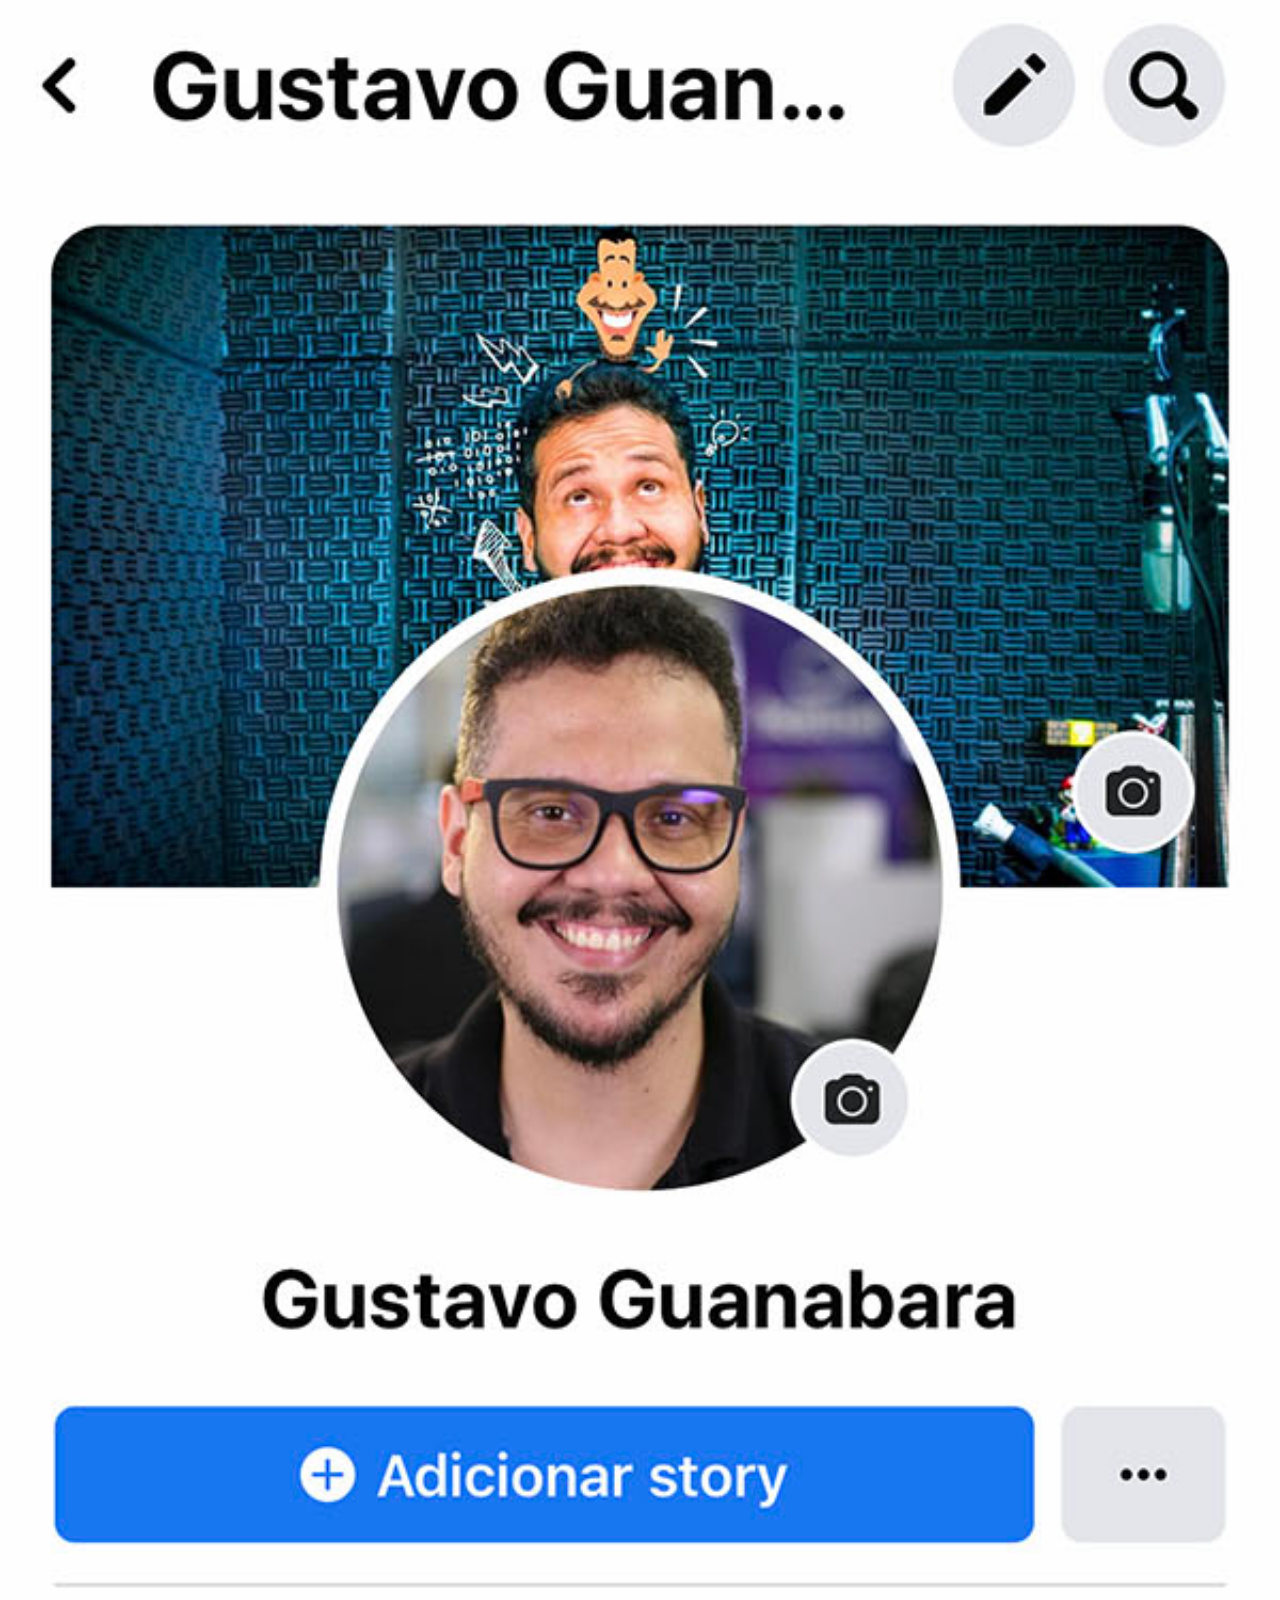
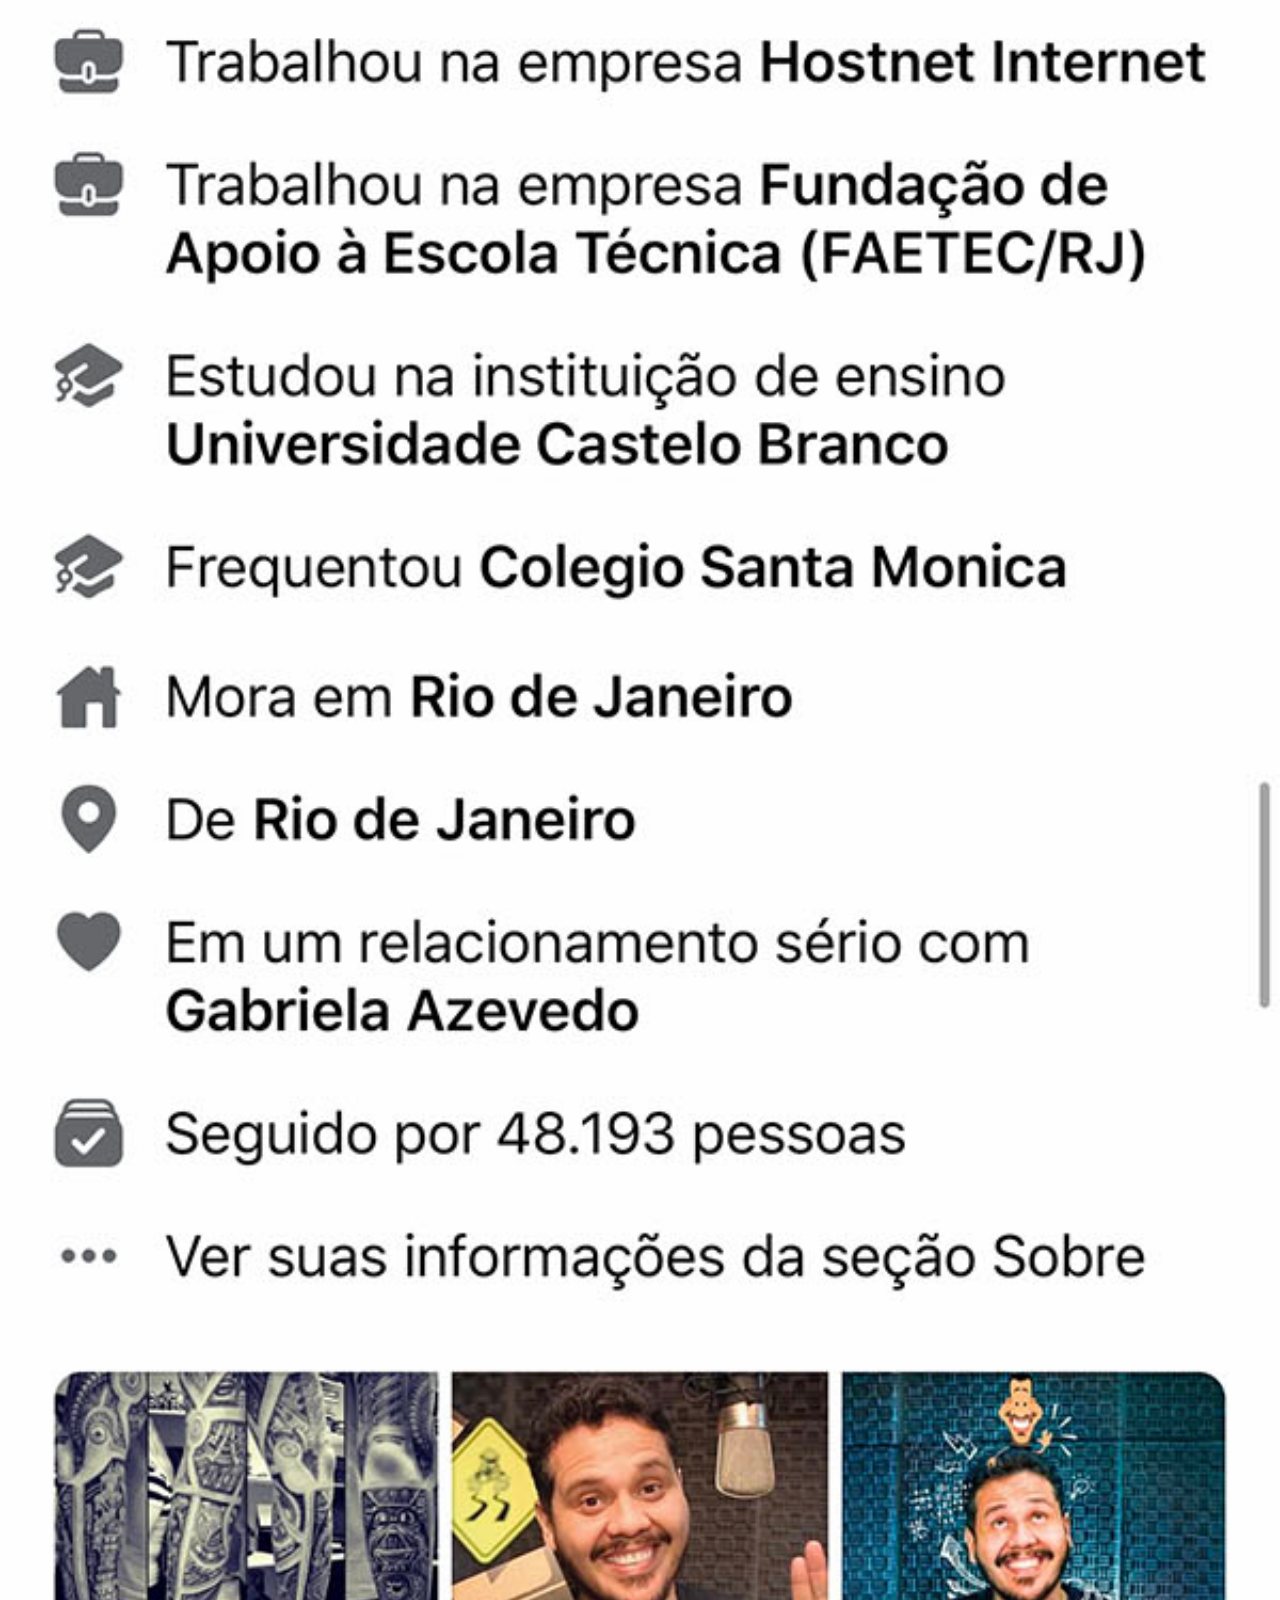
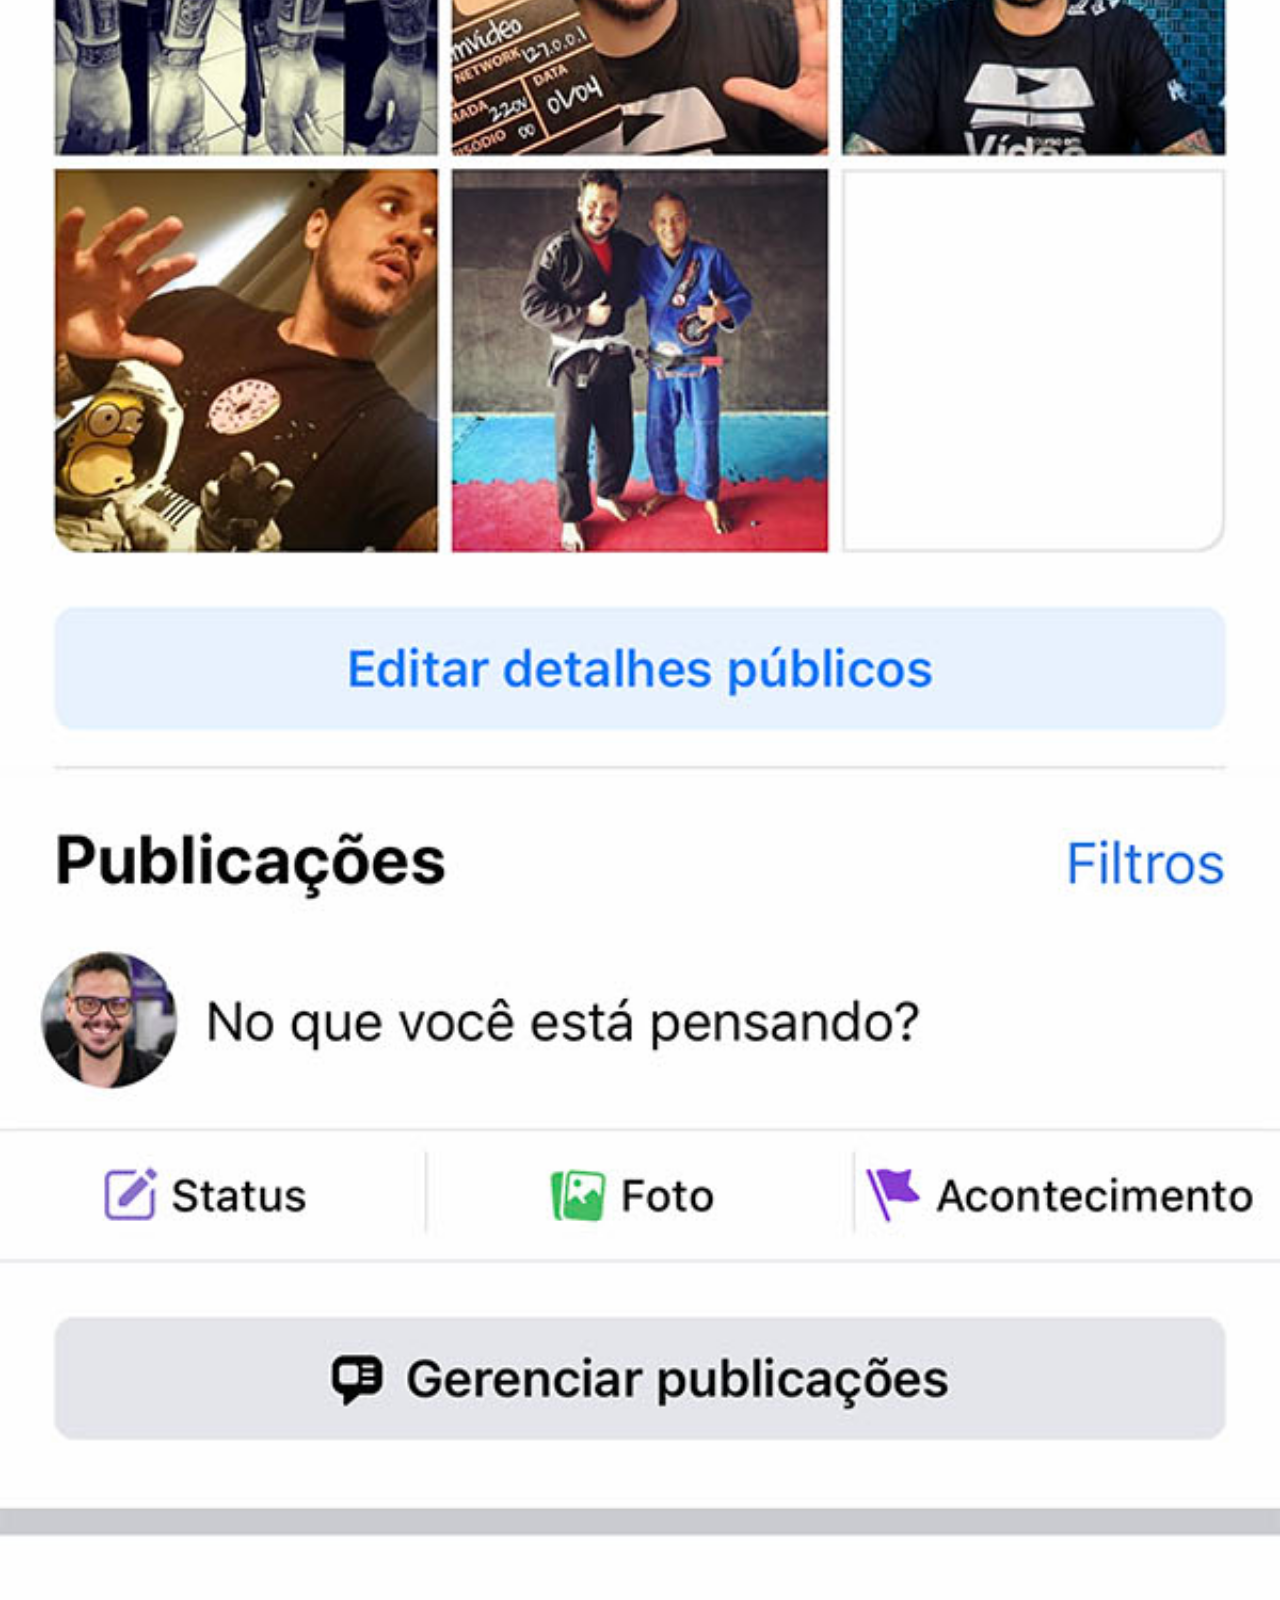
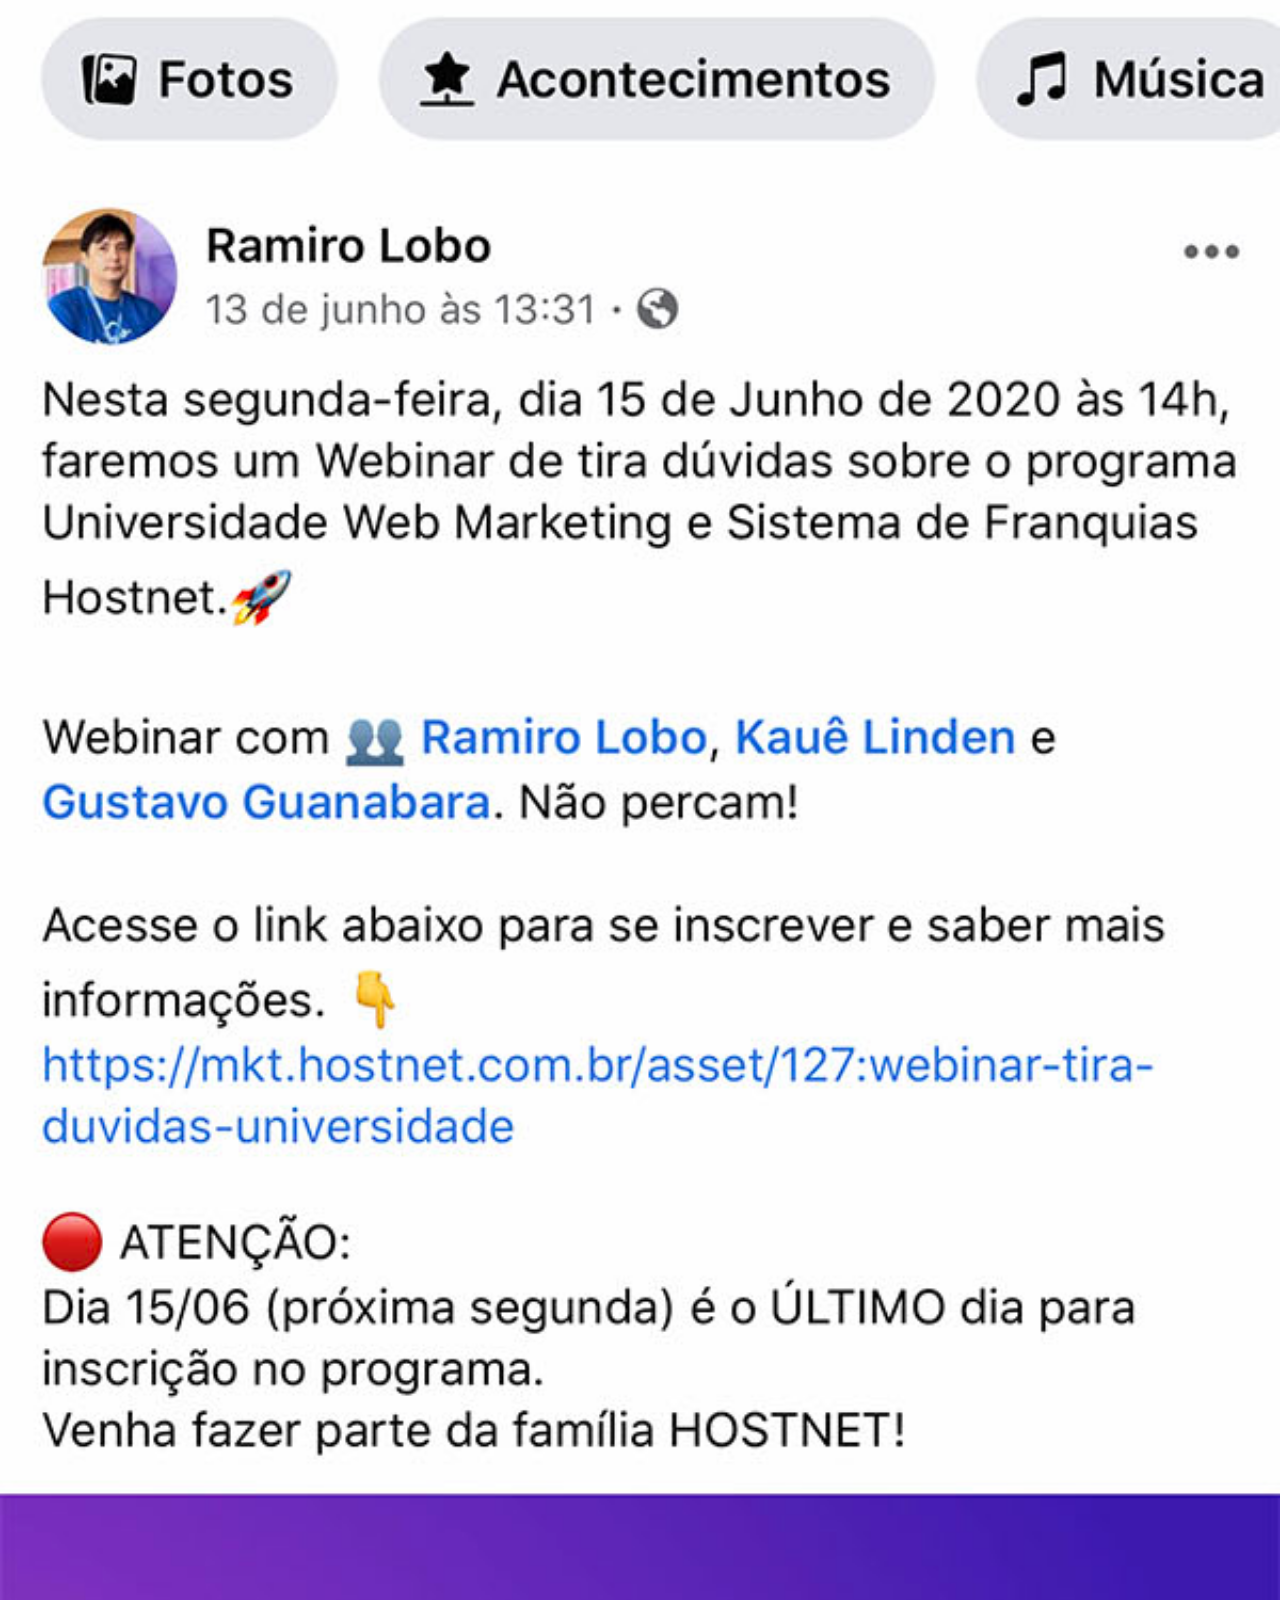
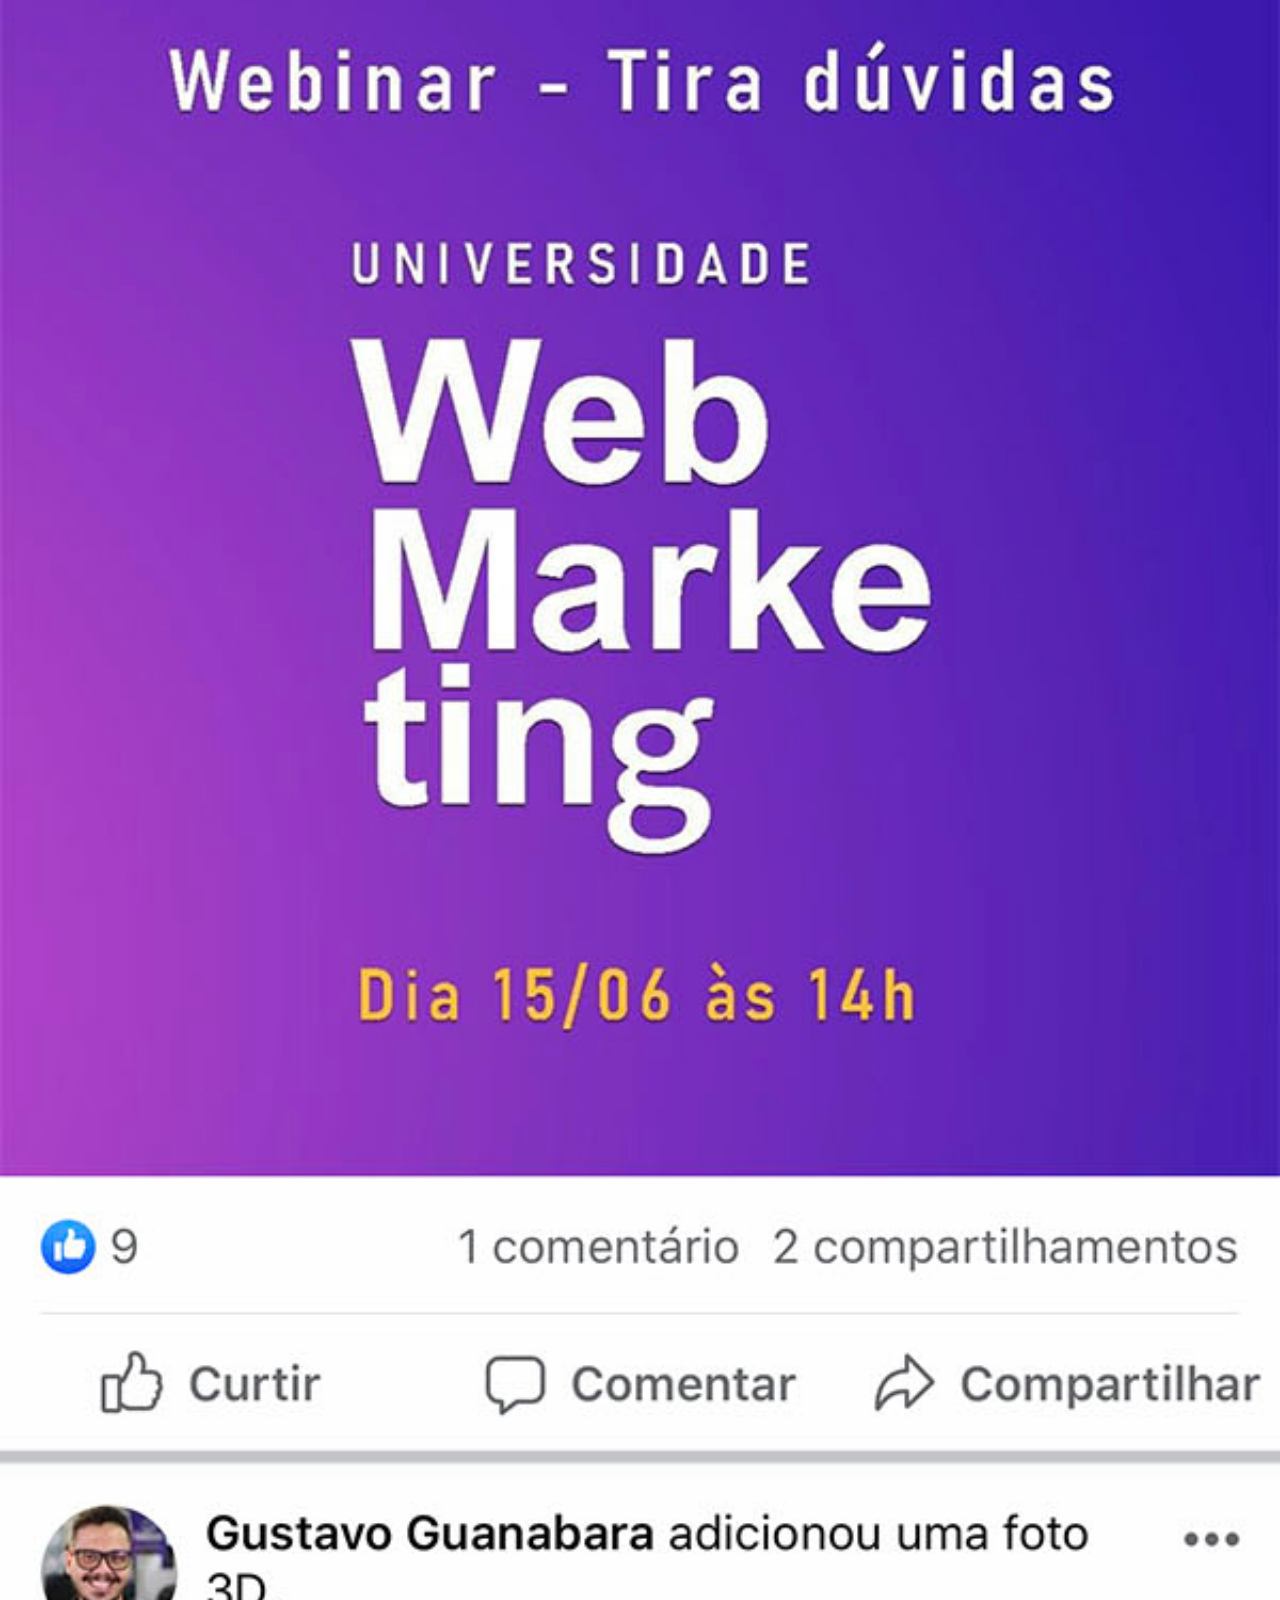
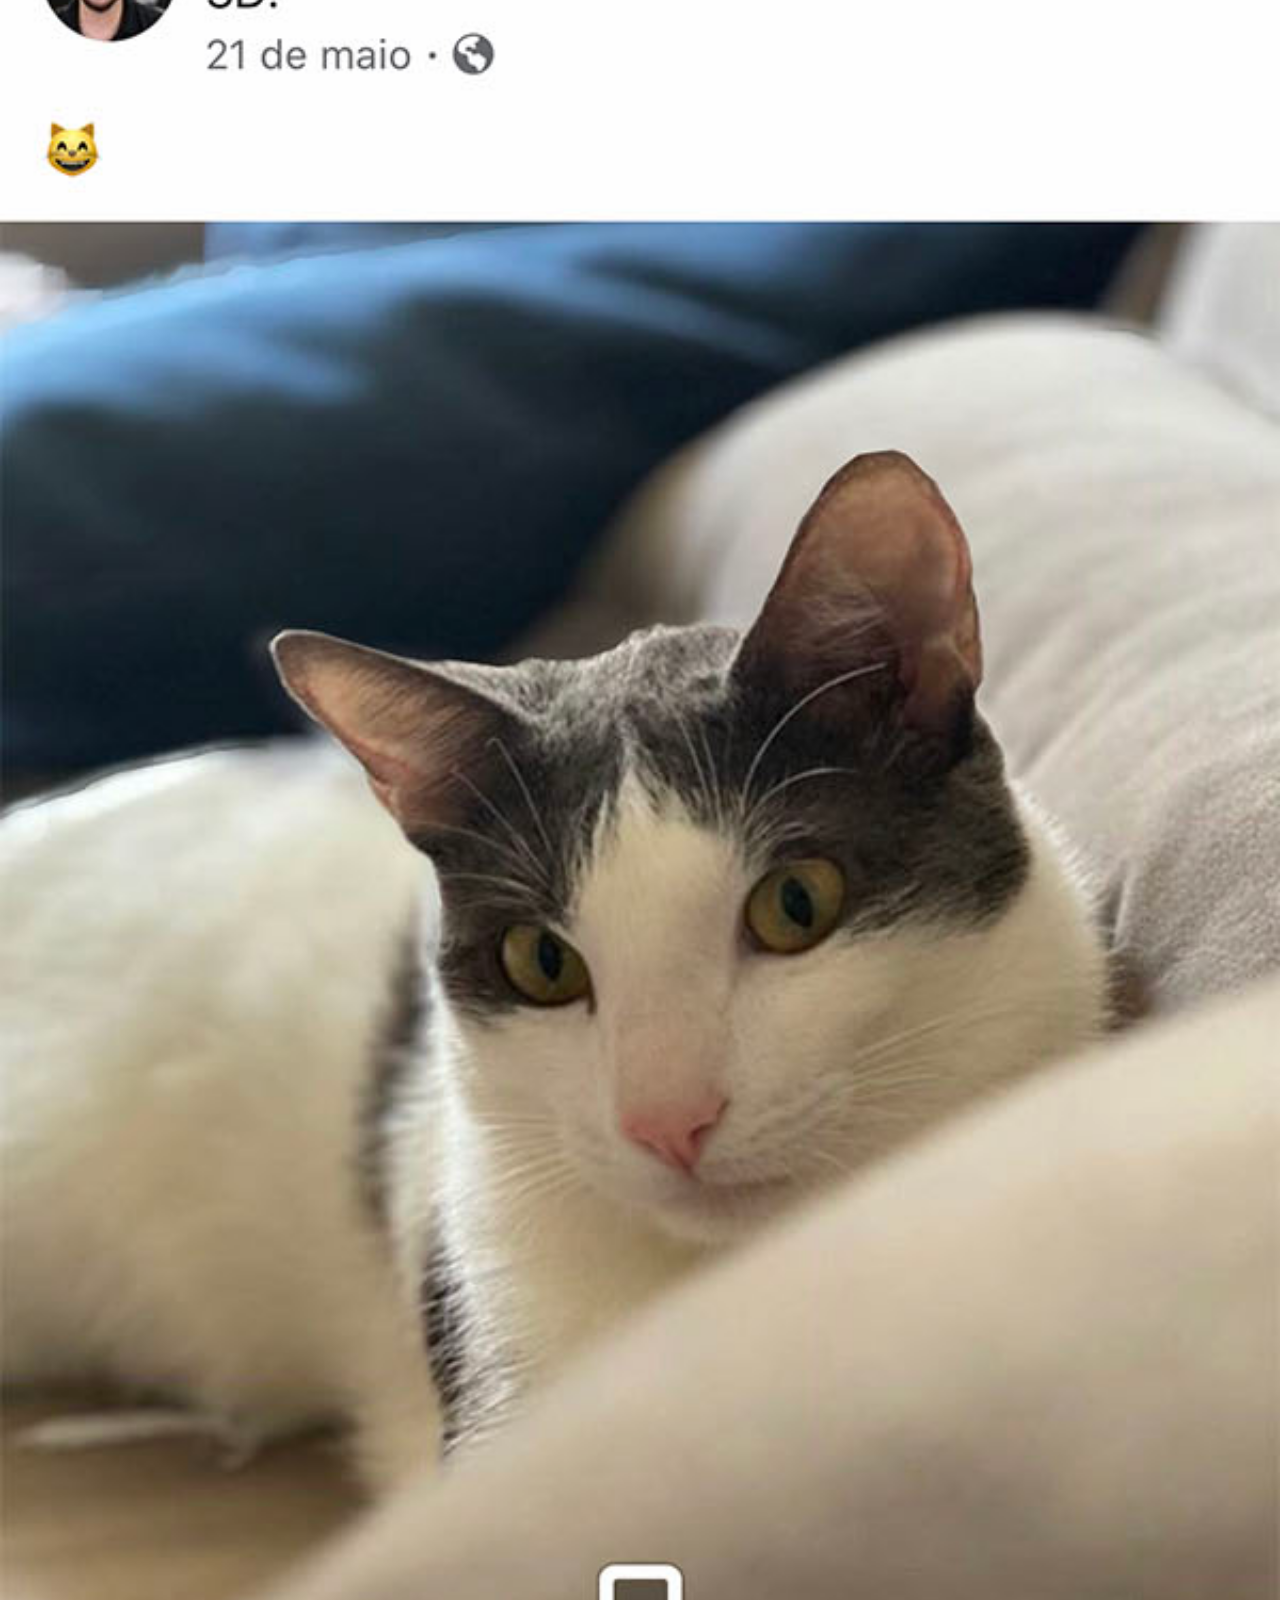
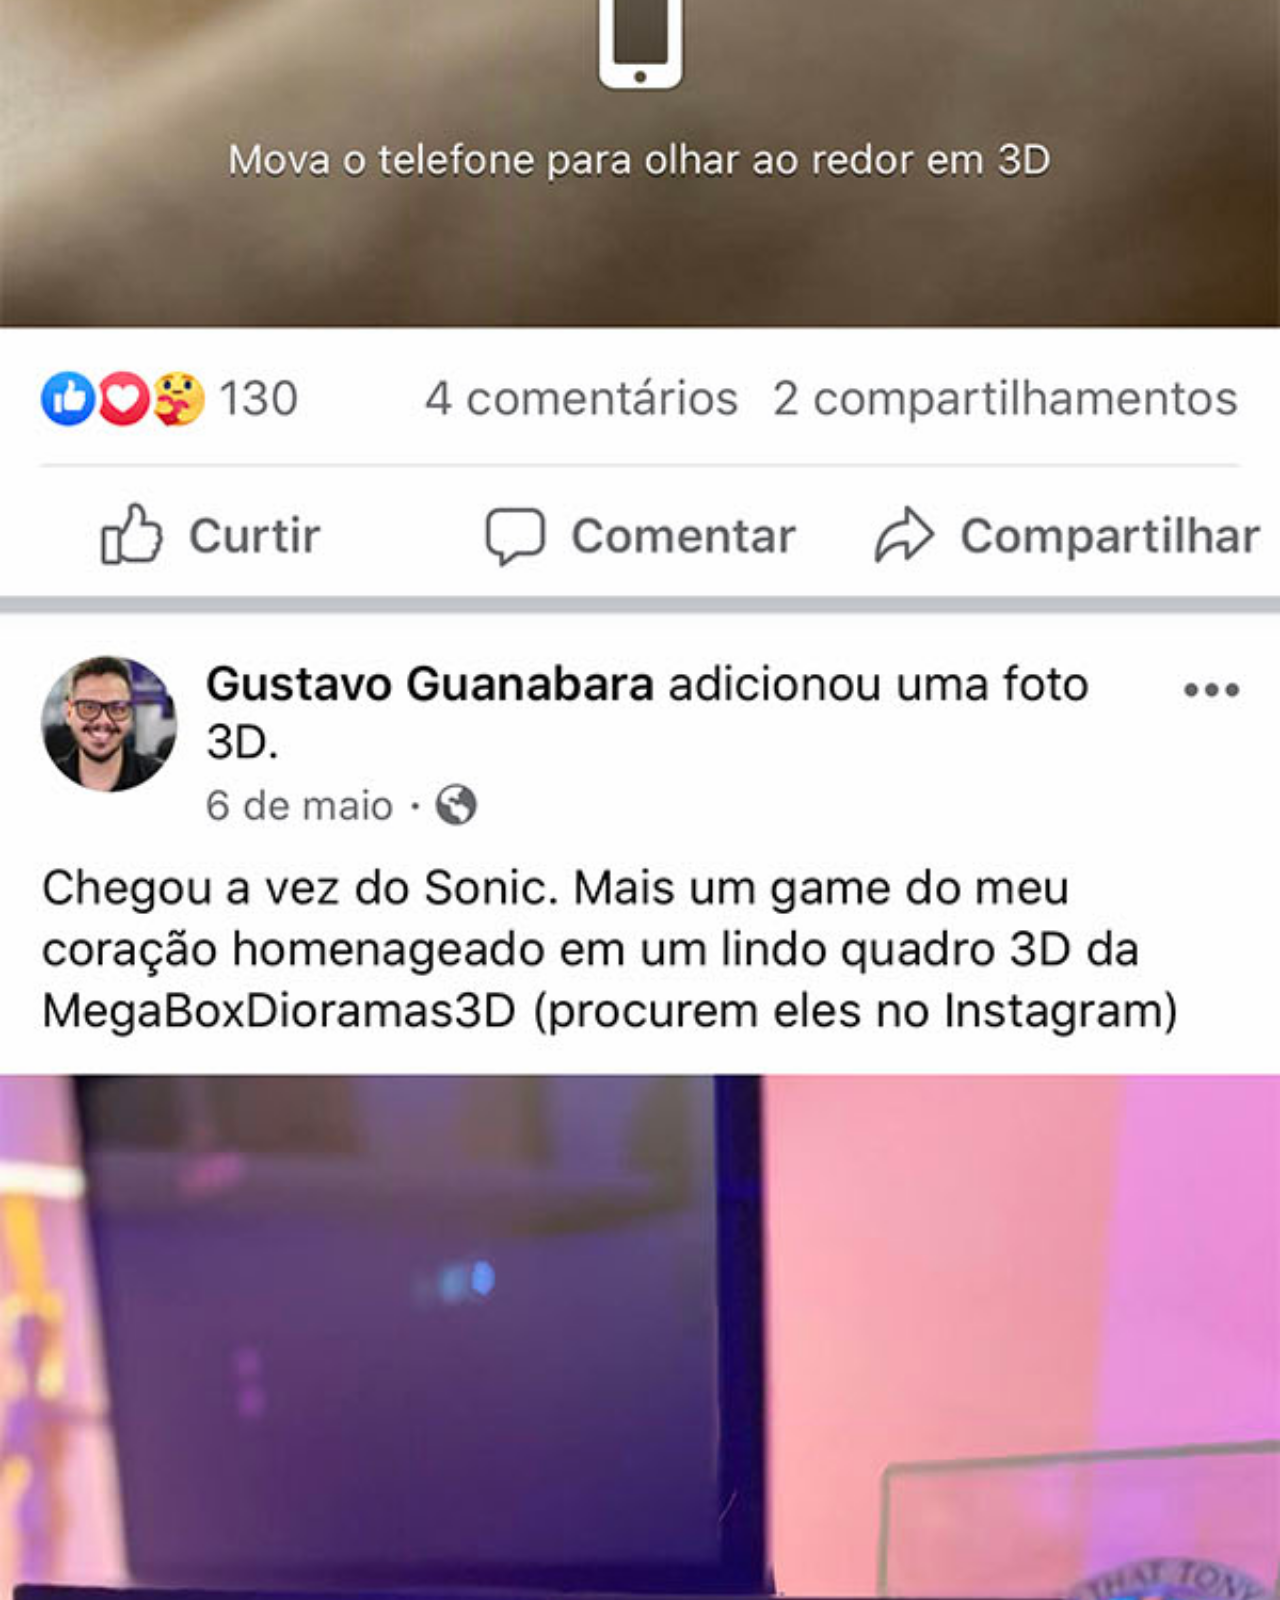
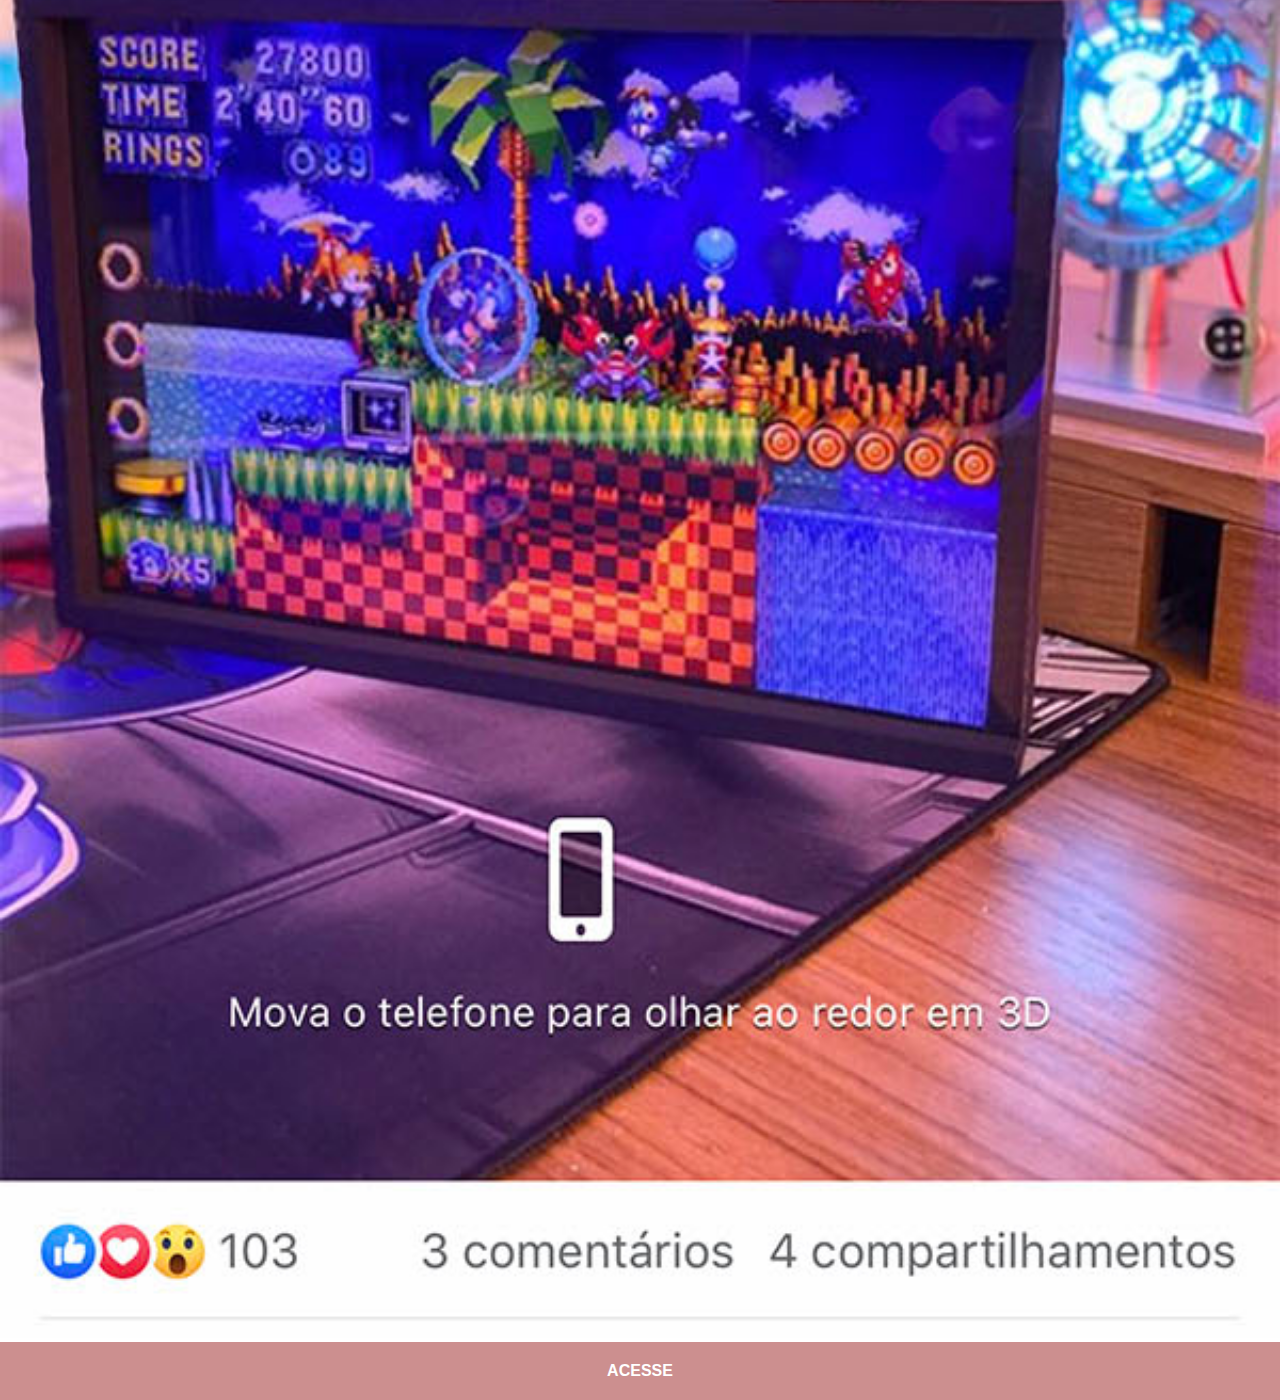
==== facebook.html @ 302611b9 "terminei o site sobre as redes sociais" ====
<!DOCTYPE html>
<html lang="pt-br">
<head>
    <meta charset="UTF-8">
    <meta http-equiv="X-UA-Compatible" content="IE=edge">
    <meta name="viewport" content="width=device-width, initial-scale=1.0">
    <link rel="stylesheet" href="estilos/social.css">
    <title>Facebook</title>
</head>
<body>
    <img src="imagens/tela-facebook.jpg" alt="facebook">
    <a href="#">ACESSE</a>
</body>
</html>
---- estilos/social.css ----
@charset "UTF-8";

*{
    margin: 0px;
    padding: 0px;
    font-family: Arial, Helvetica, sans-serif;
}

::-webkit-scrollbar{
    width: 0px;
    height: 0px;
}

img{
    width: 100vw;
}

a{
    display: block;
    background-color: rgba(139, 0, 0, 0.438);
    color: white;
    padding: 20px;
    text-align: center;
    font-weight: bolder;
    text-decoration: none;
    font-size: 1em;
}

a:hover{
    background-color: red;
}
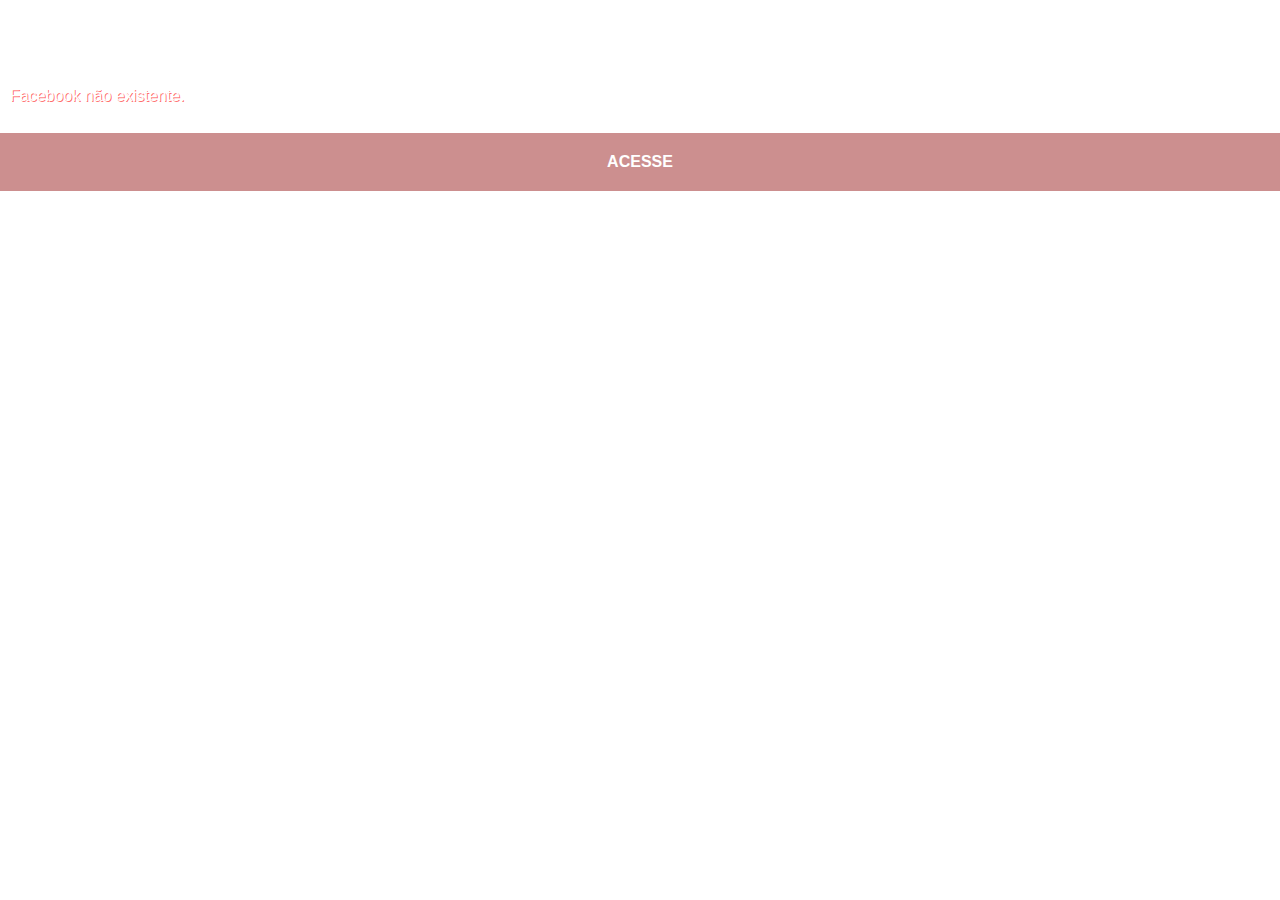
==== commit 492dba5c: "finalização do projeto" ====
--- a/facebook.html
+++ b/facebook.html
@@ -6,9 +6,28 @@
     <meta name="viewport" content="width=device-width, initial-scale=1.0">
     <link rel="stylesheet" href="estilos/social.css">
     <title>Facebook</title>
+    <style>
+        body h1{
+            text-align: center;
+            color: white;
+            padding: 10px;
+            margin: 10px;
+            font-family: Arial, Helvetica, sans-serif;
+        }
+
+        body p{
+            color: white;
+            text-shadow: 1px 1px rgba(255, 0, 0, 0.575);
+            font-family: Arial, Helvetica, sans-serif;
+            padding: 10px;
+        }
+    </style>
 </head>
 <body>
-    <img src="imagens/tela-facebook.jpg" alt="facebook">
+    <!--<img src="imagens/tela-facebook.jpg" alt="facebook">-->
+    <h1>Error404</h1>
+    <p>Facebook não existente.</p>
+    <br>
     <a href="#">ACESSE</a>
 </body>
 </html>